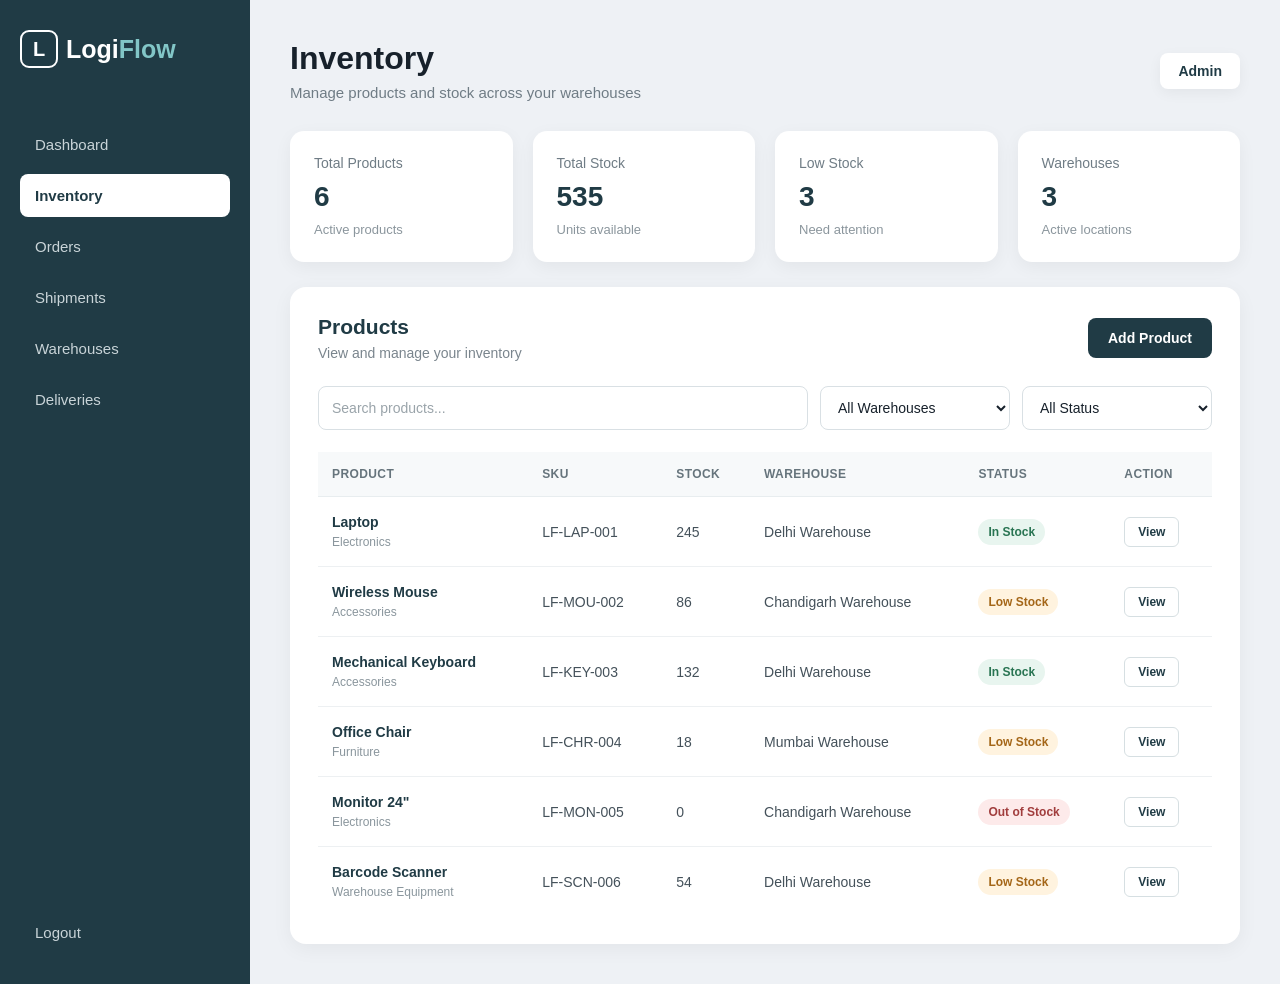
==== frontend/inventory.html @ 5ffeb64b "feat: build dashboard and inventory module" ====
<!DOCTYPE html>
<html lang="en">

<head>

    <meta charset="UTF-8">

    <meta
        name="viewport"
        content="width=device-width, initial-scale=1.0"
    >

    <title>LogiFlow | Inventory</title>

    <link
        rel="stylesheet"
        href="css/inventory.css"
    >

</head>


<body>

    <div class="inventory-page">


        <!-- SIDEBAR -->

        <aside class="sidebar">

            <div class="logo">

                <span class="logo-mark">
                    L
                </span>

                <span class="logo-logi">
                    Logi
                </span>

                <span class="logo-flow">
                    Flow
                </span>

            </div>


            <nav class="navigation">

                <a
                    href="dashboard.html"
                    class="nav-item"
                >
                    Dashboard
                </a>


                <a
                    href="inventory.html"
                    class="nav-item active"
                >
                    Inventory
                </a>


                <a
                    href="orders.html"
                    class="nav-item"
                >
                    Orders
                </a>


                <a
                    href="shipments.html"
                    class="nav-item"
                >
                    Shipments
                </a>


                <a
                    href="warehouses.html"
                    class="nav-item"
                >
                    Warehouses
                </a>


                <a
                    href="deliveries.html"
                    class="nav-item"
                >
                    Deliveries
                </a>

            </nav>


            <div class="sidebar-bottom">

                <a
                    href="index.html"
                    class="nav-item"
                >
                    Logout
                </a>

            </div>

        </aside>



        <!-- MAIN CONTENT -->

        <main class="main-content">


            <!-- TOPBAR -->

            <header class="topbar">

                <div>

                    <h1>
                        Inventory
                    </h1>

                    <p>
                        Manage products and stock across your warehouses
                    </p>

                </div>


                <div class="user-info">
                    Admin
                </div>

            </header>



            <!-- INVENTORY STATISTICS -->

            <section class="inventory-stats">


                <div class="stat-card">

                    <p>
                        Total Products
                    </p>

                    <h2 id="total-products">
                        1,248
                    </h2>

                    <span>
                        Active products
                    </span>

                </div>


                <div class="stat-card">

                    <p>
                        Total Stock
                    </p>

                    <h2 id="total-stock">
                        8,642
                    </h2>

                    <span>
                        Units available
                    </span>

                </div>


                <div class="stat-card">

                    <p>
                        Low Stock
                    </p>

                    <h2 id="low-stock">
                        24
                    </h2>

                    <span>
                        Need attention
                    </span>

                </div>


                <div class="stat-card">

                    <p>
                        Warehouses
                    </p>

                    <h2 id="total-warehouses">
                        8
                    </h2>

                    <span>
                        Active locations
                    </span>

                </div>

            </section>



            <!-- INVENTORY PANEL -->

            <section class="inventory-panel">


                <!-- PANEL HEADER -->

                <div class="panel-header">

                    <div>

                        <h2>
                            Products
                        </h2>

                        <p>
                            View and manage your inventory
                        </p>

                    </div>


                    <button
                        class="add-product-btn"
                        id="open-product-modal"
                        type="button"
                    >
                        Add Product
                    </button>

                </div>



                <!-- SEARCH AND FILTERS -->

                <div class="inventory-controls">


                    <div class="search-box">

                        <input
                            type="text"
                            id="search-product"
                            placeholder="Search products..."
                        >

                    </div>


                    <select id="warehouse-filter">

                        <option value="All Warehouses">
                            All Warehouses
                        </option>

                        <option value="Delhi Warehouse">
                            Delhi Warehouse
                        </option>

                        <option value="Chandigarh Warehouse">
                            Chandigarh Warehouse
                        </option>

                        <option value="Mumbai Warehouse">
                            Mumbai Warehouse
                        </option>

                    </select>


                    <select id="status-filter">

                        <option value="All Status">
                            All Status
                        </option>

                        <option value="In Stock">
                            In Stock
                        </option>

                        <option value="Low Stock">
                            Low Stock
                        </option>

                        <option value="Out of Stock">
                            Out of Stock
                        </option>

                    </select>

                </div>



                <!-- INVENTORY TABLE -->

                <div class="table-container">

                    <table>

                        <thead>

                            <tr>

                                <th>
                                    Product
                                </th>

                                <th>
                                    SKU
                                </th>

                                <th>
                                    Stock
                                </th>

                                <th>
                                    Warehouse
                                </th>

                                <th>
                                    Status
                                </th>

                                <th>
                                    Action
                                </th>

                            </tr>

                        </thead>


                        <tbody id="inventory-table-body">

                            <!-- Products generated by JavaScript -->

                        </tbody>

                    </table>

                </div>

            </section>

        </main>

    </div>



    <!-- ADD PRODUCT MODAL -->

    <div
        class="modal-overlay"
        id="product-modal"
    >

        <div class="product-modal">


            <!-- MODAL HEADER -->

            <div class="modal-header">

                <div>

                    <h2>
                        Add New Product
                    </h2>

                    <p>
                        Add a product to your inventory
                    </p>

                </div>


                <button
                    type="button"
                    class="close-modal"
                    id="close-product-modal"
                >
                    ×
                </button>

            </div>



            <!-- PRODUCT FORM -->

            <form id="product-form">


                <!-- ROW 1 -->

                <div class="form-row">


                    <div class="form-group">

                        <label for="product-name">
                            Product Name
                        </label>

                        <input
                            type="text"
                            id="product-name"
                            placeholder="Enter product name"
                            required
                        >

                    </div>


                    <div class="form-group">

                        <label for="product-category">
                            Category
                        </label>

                        <select
                            id="product-category"
                            required
                        >

                            <option value="">
                                Select category
                            </option>

                            <option value="Electronics">
                                Electronics
                            </option>

                            <option value="Accessories">
                                Accessories
                            </option>

                            <option value="Furniture">
                                Furniture
                            </option>

                            <option value="Warehouse Equipment">
                                Warehouse Equipment
                            </option>

                            <option value="Office Supplies">
                                Office Supplies
                            </option>

                            <option value="Other">
                                Other
                            </option>

                        </select>

                    </div>

                </div>



                <!-- ROW 2 -->

                <div class="form-row">


                    <div class="form-group">

                        <label for="product-sku">
                            SKU
                        </label>

                        <input
                            type="text"
                            id="product-sku"
                            placeholder="Example: LF-PRD-007"
                            required
                        >

                    </div>


                    <div class="form-group">

                        <label for="product-stock">
                            Stock Quantity
                        </label>

                        <input
                            type="number"
                            id="product-stock"
                            placeholder="Enter quantity"
                            min="0"
                            required
                        >

                    </div>

                </div>



                <!-- WAREHOUSE -->

                <div class="form-group">

                    <label for="product-warehouse">
                        Warehouse
                    </label>

                    <select
                        id="product-warehouse"
                        required
                    >

                        <option value="">
                            Select warehouse
                        </option>

                        <option value="Delhi Warehouse">
                            Delhi Warehouse
                        </option>

                        <option value="Chandigarh Warehouse">
                            Chandigarh Warehouse
                        </option>

                        <option value="Mumbai Warehouse">
                            Mumbai Warehouse
                        </option>

                    </select>

                </div>



                <!-- FORM ACTIONS -->

                <div class="form-actions">

                    <button
                        type="button"
                        class="cancel-btn"
                        id="cancel-product"
                    >
                        Cancel
                    </button>


                    <button
                        type="submit"
                        class="save-product-btn"
                    >
                        Add Product
                    </button>

                </div>

            </form>

        </div>

    </div>



    <!-- JAVASCRIPT -->

    <script src="js/inventory.js"></script>

</body>

</html>
---- frontend/css/inventory.css ----
/* ================================
   GLOBAL
================================ */

* {
    margin: 0;
    padding: 0;
    box-sizing: border-box;
}

body {
    font-family: Arial, Helvetica, sans-serif;
    background: #eef1f5;
    color: #17212b;
}


/* ================================
   PAGE
================================ */

.inventory-page {
    min-height: 100vh;
    display: flex;
}


/* ================================
   SIDEBAR
================================ */

.sidebar {
    width: 250px;
    min-height: 100vh;

    background: #203b45;

    display: flex;
    flex-direction: column;

    padding: 30px 20px;

    flex-shrink: 0;
}


/* ================================
   LOGO
================================ */

.logo {
    display: flex;
    align-items: center;

    margin-bottom: 55px;

    font-size: 25px;
    font-weight: 700;
}

.logo-mark {
    width: 38px;
    height: 38px;

    display: flex;
    align-items: center;
    justify-content: center;

    margin-right: 8px;

    border: 2px solid #ffffff;
    border-radius: 9px;

    color: #ffffff;

    font-size: 20px;
    font-weight: 700;

    transition: 0.25s ease;
}

.logo:hover .logo-mark {
    transform: rotate(-5deg);
}

.logo-logi {
    color: #ffffff;
}

.logo-flow {
    color: #82c6c7;
}


/* ================================
   NAVIGATION
================================ */

.navigation {
    display: flex;
    flex-direction: column;

    gap: 8px;
}

.nav-item {
    display: block;

    padding: 13px 15px;

    border-radius: 8px;

    color: #c9d4d8;

    text-decoration: none;

    font-size: 15px;
    font-weight: 500;

    transition: 0.25s ease;
}

.nav-item:hover {
    background: #294b56;
    color: #ffffff;
}

.nav-item.active {
    background: #ffffff;
    color: #203b45;
    font-weight: 600;
}


/* ================================
   SIDEBAR BOTTOM
================================ */

.sidebar-bottom {
    margin-top: auto;
}


/* ================================
   MAIN CONTENT
================================ */

.main-content {
    flex: 1;

    padding: 40px;

    min-width: 0;
}


/* ================================
   TOPBAR
================================ */

.topbar {
    display: flex;
    align-items: center;
    justify-content: space-between;

    margin-bottom: 30px;
}

.topbar h1 {
    font-size: 32px;
    font-weight: 700;

    margin-bottom: 7px;
}

.topbar p {
    color: #6f7c85;
    font-size: 15px;
}

.user-info {
    padding: 10px 18px;

    background: #ffffff;

    border-radius: 8px;

    color: #203b45;

    font-size: 14px;
    font-weight: 600;

    box-shadow: 0 4px 14px rgba(0, 0, 0, 0.05);
}


/* ================================
   INVENTORY STATISTICS
================================ */

.inventory-stats {
    display: grid;

    grid-template-columns: repeat(4, 1fr);

    gap: 20px;

    margin-bottom: 25px;
}

.stat-card {
    background: #ffffff;

    border-radius: 14px;

    padding: 24px;

    box-shadow: 0 5px 18px rgba(0, 0, 0, 0.05);

    transition: 0.25s ease;
}

.stat-card:hover {
    transform: translateY(-3px);

    box-shadow: 0 8px 22px rgba(0, 0, 0, 0.08);
}

.stat-card p {
    color: #6f7c85;

    font-size: 14px;

    margin-bottom: 10px;
}

.stat-card h2 {
    color: #203b45;

    font-size: 28px;

    margin-bottom: 7px;
}

.stat-card span {
    color: #8b969d;

    font-size: 13px;
}


/* ================================
   INVENTORY PANEL
================================ */

.inventory-panel {
    background: #ffffff;

    border-radius: 16px;

    padding: 28px;

    box-shadow: 0 5px 20px rgba(0, 0, 0, 0.05);
}


/* ================================
   PANEL HEADER
================================ */

.panel-header {
    display: flex;
    align-items: center;
    justify-content: space-between;

    margin-bottom: 25px;
}

.panel-header h2 {
    color: #203b45;

    font-size: 21px;

    margin-bottom: 6px;
}

.panel-header p {
    color: #7a858d;

    font-size: 14px;
}


/* ================================
   ADD PRODUCT BUTTON
================================ */

.add-product-btn {
    border: none;

    background: #203b45;
    color: #ffffff;

    padding: 12px 20px;

    border-radius: 8px;

    font-size: 14px;
    font-weight: 600;

    cursor: pointer;

    transition: 0.25s ease;
}

.add-product-btn:hover {
    background: #294f5b;

    transform: translateY(-1px);
}


/* ================================
   CONTROLS
================================ */

.inventory-controls {
    display: flex;
    align-items: center;

    gap: 12px;

    margin-bottom: 22px;
}

.search-box {
    flex: 1;
}

.search-box input,
.inventory-controls select {
    width: 100%;

    height: 44px;

    border: 1px solid #d9e0e4;

    border-radius: 8px;

    background: #ffffff;

    color: #17212b;

    padding: 0 13px;

    font-size: 14px;

    outline: none;

    transition: 0.2s ease;
}

.inventory-controls select {
    width: 190px;

    cursor: pointer;
}

.search-box input::placeholder {
    color: #9aa4aa;
}

.search-box input:focus,
.inventory-controls select:focus {
    border-color: #203b45;

    box-shadow: 0 0 0 3px rgba(32, 59, 69, 0.08);
}


/* ================================
   TABLE
================================ */

.table-container {
    width: 100%;

    overflow-x: auto;
}

table {
    width: 100%;

    border-collapse: collapse;

    min-width: 850px;
}

thead {
    background: #f7f9fa;
}

th {
    padding: 15px 14px;

    text-align: left;

    color: #66747c;

    font-size: 12px;

    font-weight: 700;

    text-transform: uppercase;

    letter-spacing: 0.4px;

    border-bottom: 1px solid #e8edef;
}

td {
    padding: 17px 14px;

    border-bottom: 1px solid #edf0f2;

    color: #44515a;

    font-size: 14px;
}

tbody tr {
    transition: 0.2s ease;
}

tbody tr:hover {
    background: #fafcfc;
}

tbody tr:last-child td {
    border-bottom: none;
}


/* ================================
   PRODUCT INFO
================================ */

.product-info {
    display: flex;
    flex-direction: column;

    gap: 5px;
}

.product-info strong {
    color: #203b45;

    font-size: 14px;
}

.product-info span {
    color: #8a969d;

    font-size: 12px;
}


/* ================================
   STATUS
================================ */

.status {
    display: inline-block;

    padding: 6px 10px;

    border-radius: 20px;

    font-size: 12px;

    font-weight: 600;
}

.status.in-stock {
    background: #e8f5ef;
    color: #287452;
}

.status.low-stock {
    background: #fff3df;
    color: #a46618;
}

.status.out-stock {
    background: #fdeaea;
    color: #a13d3d;
}


/* ================================
   ACTION
================================ */

.action-btn {
    border: 1px solid #d6dfe2;

    background: #ffffff;

    color: #203b45;

    padding: 7px 13px;

    border-radius: 6px;

    font-size: 12px;
    font-weight: 600;

    cursor: pointer;

    transition: 0.2s ease;
}

.action-btn:hover {
    background: #203b45;

    color: #ffffff;

    border-color: #203b45;
}


/* ================================
   MODAL OVERLAY
================================ */

.modal-overlay {
    position: fixed;

    inset: 0;

    background: rgba(20, 32, 38, 0.62);

    display: none;

    align-items: center;
    justify-content: center;

    padding: 20px;

    z-index: 1000;

    backdrop-filter: blur(3px);
}


/* ================================
   MODAL
================================ */

.product-modal {
    width: 100%;

    max-width: 620px;

    background: #ffffff;

    border-radius: 16px;

    padding: 30px;

    box-shadow: 0 20px 60px rgba(0, 0, 0, 0.20);

    animation: modalAppear 0.2s ease;
}

@keyframes modalAppear {

    from {
        opacity: 0;
        transform: translateY(12px) scale(0.98);
    }

    to {
        opacity: 1;
        transform: translateY(0) scale(1);
    }

}


/* ================================
   MODAL HEADER
================================ */

.modal-header {
    display: flex;

    align-items: flex-start;

    justify-content: space-between;

    margin-bottom: 28px;
}

.modal-header h2 {
    color: #203b45;

    font-size: 23px;

    margin-bottom: 6px;
}

.modal-header p {
    color: #7a858d;

    font-size: 14px;
}


/* ================================
   CLOSE BUTTON
================================ */

.close-modal {
    width: 34px;
    height: 34px;

    border: none;

    border-radius: 8px;

    background: #f1f4f5;

    color: #52616a;

    font-size: 23px;

    line-height: 1;

    cursor: pointer;

    transition: 0.2s ease;
}

.close-modal:hover {
    background: #203b45;

    color: #ffffff;
}


/* ================================
   FORM
================================ */

#product-form {
    display: flex;

    flex-direction: column;

    gap: 20px;
}

.form-row {
    display: grid;

    grid-template-columns: 1fr 1fr;

    gap: 16px;
}

.form-group {
    display: flex;

    flex-direction: column;

    gap: 8px;
}

.form-group label {
    color: #34454d;

    font-size: 13px;

    font-weight: 600;
}

.form-group input,
.form-group select {
    width: 100%;

    height: 46px;

    border: 1px solid #d5dde1;

    border-radius: 8px;

    background: #ffffff;

    color: #17212b;

    padding: 0 13px;

    font-size: 14px;

    outline: none;

    transition: 0.2s ease;
}

.form-group input::placeholder {
    color: #9ca7ad;
}

.form-group input:focus,
.form-group select:focus {
    border-color: #203b45;

    box-shadow: 0 0 0 3px rgba(32, 59, 69, 0.08);
}


/* ================================
   FORM ACTIONS
================================ */

.form-actions {
    display: flex;

    justify-content: flex-end;

    gap: 10px;

    margin-top: 8px;

    padding-top: 20px;

    border-top: 1px solid #edf0f2;
}

.cancel-btn,
.save-product-btn {
    height: 44px;

    padding: 0 20px;

    border-radius: 8px;

    font-size: 14px;

    font-weight: 600;

    cursor: pointer;

    transition: 0.2s ease;
}

.cancel-btn {
    border: 1px solid #d5dde1;

    background: #ffffff;

    color: #52616a;
}

.cancel-btn:hover {
    background: #f4f6f7;
}

.save-product-btn {
    border: 1px solid #203b45;

    background: #203b45;

    color: #ffffff;
}

.save-product-btn:hover {
    background: #294f5b;

    border-color: #294f5b;
}


/* ================================
   LARGE TABLET
================================ */

@media (max-width: 1100px) {

    .inventory-stats {
        grid-template-columns: repeat(2, 1fr);
    }

    .main-content {
        padding: 30px;
    }

}


/* ================================
   MOBILE
================================ */

@media (max-width: 700px) {

    .inventory-page {
        flex-direction: column;
    }

    .sidebar {
        width: 100%;

        min-height: auto;

        padding: 20px;
    }

    .logo {
        margin-bottom: 25px;
    }

    .navigation {
        display: grid;

        grid-template-columns: repeat(2, 1fr);

        gap: 7px;
    }

    .sidebar-bottom {
        margin-top: 15px;
    }

    .main-content {
        padding: 25px 18px;
    }

    .topbar {
        align-items: flex-start;

        gap: 15px;
    }

    .topbar h1 {
        font-size: 27px;
    }

    .user-info {
        display: none;
    }

    .inventory-stats {
        grid-template-columns: 1fr;

        gap: 14px;
    }

    .inventory-panel {
        padding: 20px;
    }

    .panel-header {
        align-items: flex-start;

        flex-direction: column;

        gap: 15px;
    }

    .add-product-btn {
        width: 100%;
    }

    .inventory-controls {
        flex-direction: column;
    }

    .search-box,
    .inventory-controls select {
        width: 100%;
    }


    /* MOBILE MODAL */

    .product-modal {
        max-height: 92vh;

        overflow-y: auto;

        padding: 22px;

        border-radius: 14px;
    }

    .modal-header h2 {
        font-size: 20px;
    }

    .form-row {
        grid-template-columns: 1fr;

        gap: 20px;
    }

    .form-actions {
        flex-direction: column-reverse;
    }

    .cancel-btn,
    .save-product-btn {
        width: 100%;
    }

}


/* ================================
   SMALL MOBILE
================================ */

@media (max-width: 400px) {

    .main-content {
        padding: 20px 14px;
    }

    .sidebar {
        padding: 18px 14px;
    }

    .navigation {
        grid-template-columns: 1fr;
    }

    .inventory-panel {
        padding: 16px;
    }

    .stat-card {
        padding: 20px;
    }

    .product-modal {
        padding: 18px;
    }

}
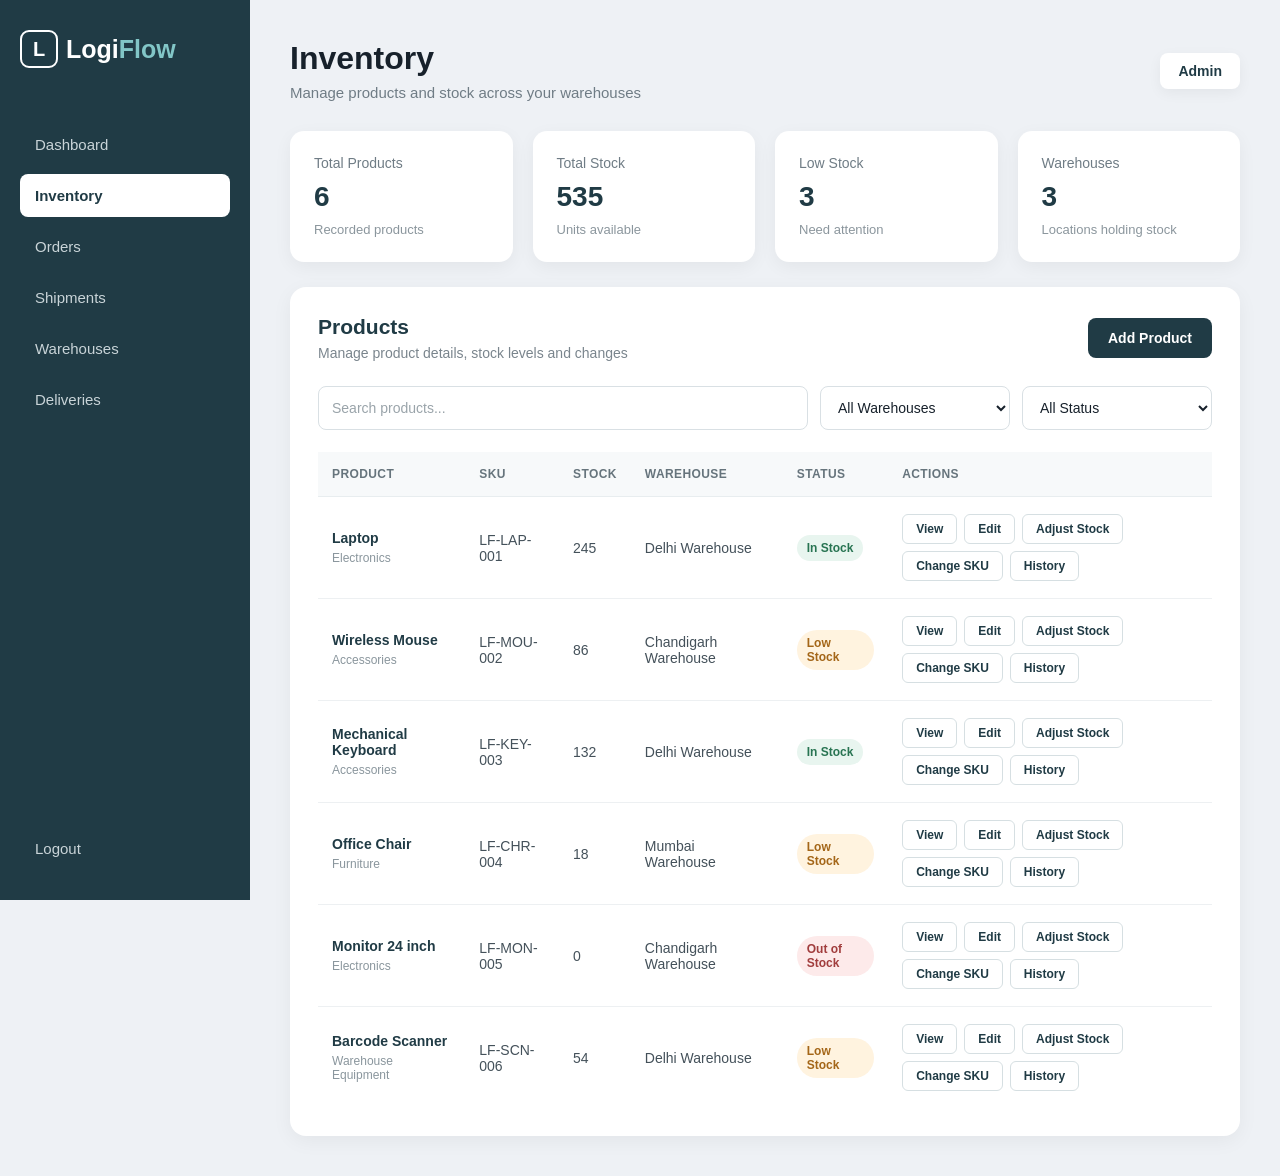
==== commit 0dbf41f9: "feat: improve inventory controls and fixed neavigation" ====
--- a/frontend/inventory.html
+++ b/frontend/inventory.html
@@ -1,366 +1,158 @@
+
 <!DOCTYPE html>
 <html lang="en">
 
 <head>
-
     <meta charset="UTF-8">
-
-    <meta
-        name="viewport"
-        content="width=device-width, initial-scale=1.0"
-    >
+    <meta name="viewport" content="width=device-width, initial-scale=1.0">
 
     <title>LogiFlow | Inventory</title>
 
-    <link
-        rel="stylesheet"
-        href="css/inventory.css"
-    >
-
+    <link rel="stylesheet" href="css/inventory.css">
 </head>
 
-
 <body>
 
     <div class="inventory-page">
 
-
         <!-- SIDEBAR -->
-
         <aside class="sidebar">
 
             <div class="logo">
-
-                <span class="logo-mark">
-                    L
-                </span>
-
-                <span class="logo-logi">
-                    Logi
-                </span>
-
-                <span class="logo-flow">
-                    Flow
-                </span>
-
-            </div>
-
+                <span class="logo-mark">L</span><span class="logo-logi">Logi</span><span class="logo-flow">Flow</span>
+            </div>
 
             <nav class="navigation">
-
-                <a
-                    href="dashboard.html"
-                    class="nav-item"
-                >
-                    Dashboard
-                </a>
-
-
-                <a
-                    href="inventory.html"
-                    class="nav-item active"
-                >
-                    Inventory
-                </a>
-
-
-                <a
-                    href="orders.html"
-                    class="nav-item"
-                >
-                    Orders
-                </a>
-
-
-                <a
-                    href="shipments.html"
-                    class="nav-item"
-                >
-                    Shipments
-                </a>
-
-
-                <a
-                    href="warehouses.html"
-                    class="nav-item"
-                >
-                    Warehouses
-                </a>
-
-
-                <a
-                    href="deliveries.html"
-                    class="nav-item"
-                >
-                    Deliveries
-                </a>
-
+                <a href="dashboard.html" class="nav-item">Dashboard</a>
+                <a href="inventory.html" class="nav-item active">Inventory</a>
+                <a href="orders.html" class="nav-item">Orders</a>
+                <a href="shipments.html" class="nav-item">Shipments</a>
+                <a href="warehouses.html" class="nav-item">Warehouses</a>
+                <a href="deliveries.html" class="nav-item">Deliveries</a>
             </nav>
 
-
             <div class="sidebar-bottom">
-
-                <a
-                    href="index.html"
-                    class="nav-item"
-                >
-                    Logout
-                </a>
-
+                <a href="index.html" class="nav-item">Logout</a>
             </div>
 
         </aside>
 
 
-
         <!-- MAIN CONTENT -->
-
         <main class="main-content">
 
-
-            <!-- TOPBAR -->
-
             <header class="topbar">
-
                 <div>
-
-                    <h1>
-                        Inventory
-                    </h1>
-
-                    <p>
-                        Manage products and stock across your warehouses
-                    </p>
-
-                </div>
-
-
-                <div class="user-info">
-                    Admin
-                </div>
-
+                    <h1>Inventory</h1>
+                    <p>Manage products and stock across your warehouses</p>
+                </div>
+
+                <div class="user-info">Admin</div>
             </header>
 
 
-
             <!-- INVENTORY STATISTICS -->
-
             <section class="inventory-stats">
 
-
                 <div class="stat-card">
-
-                    <p>
-                        Total Products
-                    </p>
-
-                    <h2 id="total-products">
-                        1,248
-                    </h2>
-
-                    <span>
-                        Active products
-                    </span>
-
-                </div>
-
+                    <p>Total Products</p>
+                    <h2 id="total-products">0</h2>
+                    <span>Recorded products</span>
+                </div>
 
                 <div class="stat-card">
-
-                    <p>
-                        Total Stock
-                    </p>
-
-                    <h2 id="total-stock">
-                        8,642
-                    </h2>
-
-                    <span>
-                        Units available
-                    </span>
-
-                </div>
-
+                    <p>Total Stock</p>
+                    <h2 id="total-stock">0</h2>
+                    <span>Units available</span>
+                </div>
 
                 <div class="stat-card">
-
-                    <p>
-                        Low Stock
-                    </p>
-
-                    <h2 id="low-stock">
-                        24
-                    </h2>
-
-                    <span>
-                        Need attention
-                    </span>
-
-                </div>
-
+                    <p>Low Stock</p>
+                    <h2 id="low-stock">0</h2>
+                    <span>Need attention</span>
+                </div>
 
                 <div class="stat-card">
-
-                    <p>
-                        Warehouses
-                    </p>
-
-                    <h2 id="total-warehouses">
-                        8
-                    </h2>
-
-                    <span>
-                        Active locations
-                    </span>
-
+                    <p>Warehouses</p>
+                    <h2 id="total-warehouses">0</h2>
+                    <span>Locations holding stock</span>
                 </div>
 
             </section>
 
 
-
             <!-- INVENTORY PANEL -->
-
             <section class="inventory-panel">
 
-
-                <!-- PANEL HEADER -->
-
                 <div class="panel-header">
-
                     <div>
-
-                        <h2>
-                            Products
-                        </h2>
-
-                        <p>
-                            View and manage your inventory
-                        </p>
-
-                    </div>
-
+                        <h2>Products</h2>
+                        <p>Manage product details, stock levels and changes</p>
+                    </div>
 
                     <button
+                        type="button"
                         class="add-product-btn"
-                        id="open-product-modal"
-                        type="button"
-                    >
+                        id="open-product-modal">
                         Add Product
                     </button>
-
-                </div>
-
+                </div>
 
 
                 <!-- SEARCH AND FILTERS -->
-
                 <div class="inventory-controls">
 
-
                     <div class="search-box">
-
                         <input
-                            type="text"
+                            type="search"
                             id="search-product"
                             placeholder="Search products..."
-                        >
-
-                    </div>
-
-
-                    <select id="warehouse-filter">
-
-                        <option value="All Warehouses">
-                            All Warehouses
-                        </option>
-
-                        <option value="Delhi Warehouse">
-                            Delhi Warehouse
-                        </option>
-
-                        <option value="Chandigarh Warehouse">
-                            Chandigarh Warehouse
-                        </option>
-
-                        <option value="Mumbai Warehouse">
-                            Mumbai Warehouse
-                        </option>
-
+                            aria-label="Search products">
+                    </div>
+
+                    <select id="warehouse-filter" aria-label="Filter by warehouse">
+                        <option value="All Warehouses">All Warehouses</option>
+                        <option value="Delhi Warehouse">Delhi Warehouse</option>
+                        <option value="Chandigarh Warehouse">Chandigarh Warehouse</option>
+                        <option value="Mumbai Warehouse">Mumbai Warehouse</option>
                     </select>
 
-
-                    <select id="status-filter">
-
-                        <option value="All Status">
-                            All Status
-                        </option>
-
-                        <option value="In Stock">
-                            In Stock
-                        </option>
-
-                        <option value="Low Stock">
-                            Low Stock
-                        </option>
-
-                        <option value="Out of Stock">
-                            Out of Stock
-                        </option>
-
+                    <select id="status-filter" aria-label="Filter by stock status">
+                        <option value="All Status">All Status</option>
+                        <option value="In Stock">In Stock</option>
+                        <option value="Low Stock">Low Stock</option>
+                        <option value="Out of Stock">Out of Stock</option>
                     </select>
 
                 </div>
 
 
-
                 <!-- INVENTORY TABLE -->
-
                 <div class="table-container">
 
                     <table>
 
                         <thead>
-
                             <tr>
-
-                                <th>
-                                    Product
-                                </th>
-
-                                <th>
-                                    SKU
-                                </th>
-
-                                <th>
-                                    Stock
-                                </th>
-
-                                <th>
-                                    Warehouse
-                                </th>
-
-                                <th>
-                                    Status
-                                </th>
-
-                                <th>
-                                    Action
-                                </th>
-
+                                <th>Product</th>
+                                <th>SKU</th>
+                                <th>Stock</th>
+                                <th>Warehouse</th>
+                                <th>Status</th>
+                                <th>Actions</th>
                             </tr>
-
                         </thead>
 
-
                         <tbody id="inventory-table-body">
-
-                            <!-- Products generated by JavaScript -->
-
+                            <!-- Generated by inventory.js -->
                         </tbody>
 
                     </table>
 
+                    <p id="empty-inventory" class="empty-state" hidden>
+                        No products match your search.
+                    </p>
+
                 </div>
 
             </section>
@@ -370,229 +162,423 @@
     </div>
 
 
-
-    <!-- ADD PRODUCT MODAL -->
-
-    <div
-        class="modal-overlay"
-        id="product-modal"
-    >
-
-        <div class="product-modal">
-
-
-            <!-- MODAL HEADER -->
+    <!-- ADD / EDIT PRODUCT MODAL -->
+    <div class="modal-overlay" id="product-modal" aria-hidden="true">
+
+        <section
+            class="product-modal"
+            role="dialog"
+            aria-modal="true"
+            aria-labelledby="product-modal-title">
 
             <div class="modal-header">
 
                 <div>
-
-                    <h2>
-                        Add New Product
-                    </h2>
-
-                    <p>
-                        Add a product to your inventory
-                    </p>
-
-                </div>
-
+                    <h2 id="product-modal-title">Add New Product</h2>
+                    <p>Add a product to your inventory</p>
+                </div>
 
                 <button
                     type="button"
                     class="close-modal"
                     id="close-product-modal"
-                >
+                    aria-label="Close product form">
                     ×
                 </button>
 
             </div>
 
 
-
-            <!-- PRODUCT FORM -->
-
             <form id="product-form">
 
-
-                <!-- ROW 1 -->
-
                 <div class="form-row">
 
-
-                    <div class="form-group">
-
-                        <label for="product-name">
-                            Product Name
-                        </label>
-
+                    <div class="form-group">
+                        <label for="product-name">Product Name</label>
                         <input
                             type="text"
                             id="product-name"
                             placeholder="Enter product name"
-                            required
-                        >
-
-                    </div>
-
-
-                    <div class="form-group">
-
-                        <label for="product-category">
-                            Category
-                        </label>
-
-                        <select
-                            id="product-category"
-                            required
-                        >
-
-                            <option value="">
-                                Select category
-                            </option>
-
-                            <option value="Electronics">
-                                Electronics
-                            </option>
-
-                            <option value="Accessories">
-                                Accessories
-                            </option>
-
-                            <option value="Furniture">
-                                Furniture
-                            </option>
-
-                            <option value="Warehouse Equipment">
-                                Warehouse Equipment
-                            </option>
-
-                            <option value="Office Supplies">
-                                Office Supplies
-                            </option>
-
-                            <option value="Other">
-                                Other
-                            </option>
-
+                            maxlength="120"
+                            required>
+                    </div>
+
+                    <div class="form-group">
+                        <label for="product-category">Category</label>
+                        <select id="product-category" required>
+                            <option value="">Select category</option>
+                            <option value="Electronics">Electronics</option>
+                            <option value="Accessories">Accessories</option>
+                            <option value="Furniture">Furniture</option>
+                            <option value="Warehouse Equipment">Warehouse Equipment</option>
+                            <option value="Office Supplies">Office Supplies</option>
+                            <option value="Other">Other</option>
                         </select>
-
-                    </div>
-
-                </div>
-
-
-
-                <!-- ROW 2 -->
+                    </div>
+
+                </div>
+
 
                 <div class="form-row">
 
-
-                    <div class="form-group">
-
-                        <label for="product-sku">
-                            SKU
-                        </label>
-
+                    <div class="form-group">
+                        <label for="product-sku">SKU</label>
                         <input
                             type="text"
                             id="product-sku"
                             placeholder="Example: LF-PRD-007"
-                            required
-                        >
-
-                    </div>
-
-
-                    <div class="form-group">
-
-                        <label for="product-stock">
-                            Stock Quantity
-                        </label>
-
+                            maxlength="80"
+                            required>
+                    </div>
+
+                    <div class="form-group">
+                        <label for="product-stock">Stock Quantity</label>
                         <input
                             type="number"
                             id="product-stock"
                             placeholder="Enter quantity"
                             min="0"
-                            required
-                        >
-
-                    </div>
-
-                </div>
-
-
-
-                <!-- WAREHOUSE -->
-
-                <div class="form-group">
-
-                    <label for="product-warehouse">
-                        Warehouse
-                    </label>
-
-                    <select
-                        id="product-warehouse"
-                        required
-                    >
-
-                        <option value="">
-                            Select warehouse
+                            step="1"
+                            required>
+                    </div>
+
+                </div>
+
+
+                <div class="form-group">
+                    <label for="product-warehouse">Warehouse</label>
+                    <select id="product-warehouse" required>
+                        <option value="">Select warehouse</option>
+                        <option value="Delhi Warehouse">Delhi Warehouse</option>
+                        <option value="Chandigarh Warehouse">Chandigarh Warehouse</option>
+                        <option value="Mumbai Warehouse">Mumbai Warehouse</option>
+                    </select>
+                </div>
+
+
+                <p class="form-notice" id="product-form-notice">
+                    New products require a unique SKU. Existing product stock is managed separately.
+                </p>
+
+
+                <div class="form-actions">
+
+                    <button type="button" class="cancel-btn" id="cancel-product">
+                        Cancel
+                    </button>
+
+                    <button type="submit" class="save-product-btn">
+                        Add Product
+                    </button>
+
+                </div>
+
+            </form>
+
+        </section>
+
+    </div>
+
+
+    <!-- ADJUST STOCK MODAL -->
+    <div class="modal-overlay" id="stock-adjustment-modal" aria-hidden="true">
+
+        <section
+            class="product-modal"
+            role="dialog"
+            aria-modal="true"
+            aria-labelledby="stock-adjustment-title">
+
+            <div class="modal-header">
+
+                <div>
+                    <h2 id="stock-adjustment-title">Adjust Stock</h2>
+                    <p>Record a stock change with a reason</p>
+                </div>
+
+                <button
+                    type="button"
+                    class="close-modal"
+                    id="close-stock-adjustment"
+                    aria-label="Close stock adjustment">
+                    ×
+                </button>
+
+            </div>
+
+
+            <form id="stock-adjustment-form">
+
+                <div class="form-row">
+
+                    <div class="form-group">
+                        <label for="adjustment-product-name">Product</label>
+                        <input id="adjustment-product-name" type="text" readonly>
+                    </div>
+
+                    <div class="form-group">
+                        <label for="adjustment-sku">SKU</label>
+                        <input id="adjustment-sku" type="text" readonly>
+                    </div>
+
+                </div>
+
+
+                <div class="form-group">
+                    <label for="adjustment-current-stock">Current Stock</label>
+                    <input id="adjustment-current-stock" type="number" readonly>
+                </div>
+
+
+                <div class="form-row">
+
+                    <div class="form-group">
+                        <label for="adjustment-type">Adjustment Type</label>
+                        <select id="adjustment-type" required>
+                            <option value="add">Add Stock</option>
+                            <option value="remove">Remove Stock</option>
+                            <option value="set">Set Counted Stock</option>
+                        </select>
+                    </div>
+
+                    <div class="form-group">
+                        <label for="adjustment-quantity" id="adjustment-quantity-label">
+                            Quantity
+                        </label>
+                        <input
+                            id="adjustment-quantity"
+                            type="number"
+                            min="1"
+                            step="1"
+                            placeholder="Enter quantity"
+                            required>
+                    </div>
+
+                </div>
+
+
+                <div class="form-group">
+                    <label for="adjustment-reason">Reason</label>
+                    <select id="adjustment-reason" required>
+                        <option value="">Select reason</option>
+                        <option value="Stock received">Stock received</option>
+                        <option value="Customer return">Customer return</option>
+                        <option value="Damaged stock">Damaged stock</option>
+                        <option value="Expired stock">Expired stock</option>
+                        <option value="Physical stock count correction">
+                            Physical stock count correction
                         </option>
-
-                        <option value="Delhi Warehouse">
-                            Delhi Warehouse
-                        </option>
-
-                        <option value="Chandigarh Warehouse">
-                            Chandigarh Warehouse
-                        </option>
-
-                        <option value="Mumbai Warehouse">
-                            Mumbai Warehouse
-                        </option>
-
+                        <option value="Other">Other</option>
                     </select>
-
-                </div>
-
-
-
-                <!-- FORM ACTIONS -->
+                </div>
+
+
+                <div class="form-group">
+                    <label for="adjustment-notes">Notes (optional)</label>
+                    <textarea
+                        id="adjustment-notes"
+                        rows="3"
+                        maxlength="500"
+                        placeholder="Explain the adjustment if needed"></textarea>
+                </div>
+
+
+                <p class="form-notice">
+                    Stock changes are recorded in the adjustment history.
+                    Review the new quantity before confirming.
+                </p>
+
 
                 <div class="form-actions">
 
                     <button
                         type="button"
                         class="cancel-btn"
-                        id="cancel-product"
-                    >
+                        id="cancel-stock-adjustment">
                         Cancel
                     </button>
 
+                    <button type="submit" class="save-product-btn">
+                        Confirm Adjustment
+                    </button>
+
+                </div>
+
+            </form>
+
+        </section>
+
+    </div>
+
+
+    <!-- CHANGE SKU MODAL -->
+    <div class="modal-overlay" id="sku-change-modal" aria-hidden="true">
+
+        <section
+            class="product-modal"
+            role="dialog"
+            aria-modal="true"
+            aria-labelledby="sku-change-title">
+
+            <div class="modal-header">
+
+                <div>
+                    <h2 id="sku-change-title">Change Product SKU</h2>
+                    <p>Correct the product identifier carefully</p>
+                </div>
+
+                <button
+                    type="button"
+                    class="close-modal"
+                    id="close-sku-change"
+                    aria-label="Close SKU correction">
+                    ×
+                </button>
+
+            </div>
+
+
+            <form id="sku-change-form">
+
+                <div class="form-group">
+                    <label for="sku-change-product-name">Product</label>
+                    <input id="sku-change-product-name" type="text" readonly>
+                </div>
+
+                <div class="form-group">
+                    <label for="sku-change-current">Current SKU</label>
+                    <input id="sku-change-current" type="text" readonly>
+                </div>
+
+                <div class="form-group">
+                    <label for="sku-change-new">New SKU</label>
+                    <input
+                        id="sku-change-new"
+                        type="text"
+                        maxlength="80"
+                        placeholder="Enter corrected SKU"
+                        required>
+                </div>
+
+                <div class="form-group">
+                    <label for="sku-change-reason">Reason for Change</label>
+                    <select id="sku-change-reason" required>
+                        <option value="">Select reason</option>
+                        <option value="Original SKU entered incorrectly">
+                            Original SKU entered incorrectly
+                        </option>
+                        <option value="Product label replaced">Product label replaced</option>
+                        <option value="Other">Other</option>
+                    </select>
+                </div>
+
+                <div class="form-group">
+                    <label for="sku-change-notes">Notes (optional)</label>
+                    <textarea
+                        id="sku-change-notes"
+                        rows="3"
+                        maxlength="500"
+                        placeholder="Additional details"></textarea>
+                </div>
+
+                <p class="form-notice">
+                    The new SKU must be unique. Confirm the correction carefully.
+                    Existing records in other modules will require backend coordination later.
+                </p>
+
+
+                <div class="form-actions">
 
                     <button
-                        type="submit"
-                        class="save-product-btn"
-                    >
-                        Add Product
+                        type="button"
+                        class="cancel-btn"
+                        id="cancel-sku-change">
+                        Cancel
+                    </button>
+
+                    <button type="submit" class="save-product-btn">
+                        Confirm SKU Change
                     </button>
 
                 </div>
 
             </form>
 
-        </div>
+        </section>
 
     </div>
 
 
-
-    <!-- JAVASCRIPT -->
+    <!-- STOCK HISTORY MODAL -->
+    <div class="modal-overlay" id="stock-history-modal" aria-hidden="true">
+
+        <section
+            class="product-modal history-modal"
+            role="dialog"
+            aria-modal="true"
+            aria-labelledby="stock-history-title">
+
+            <div class="modal-header">
+
+                <div>
+                    <h2 id="stock-history-title">Stock Adjustment History</h2>
+                    <p id="stock-history-product-title">Product history</p>
+                </div>
+
+                <button
+                    type="button"
+                    class="close-modal"
+                    id="close-stock-history"
+                    aria-label="Close stock history">
+                    ×
+                </button>
+
+            </div>
+
+
+            <div class="table-container">
+
+                <table>
+
+                    <thead>
+                        <tr>
+                            <th>Date and Time</th>
+                            <th>SKU</th>
+                            <th>Change</th>
+                            <th>Previous</th>
+                            <th>New Stock</th>
+                            <th>Reason</th>
+                        </tr>
+                    </thead>
+
+                    <tbody id="stock-history-table-body">
+                        <!-- History generated by JavaScript -->
+                    </tbody>
+
+                </table>
+
+                <p id="empty-stock-history" class="empty-state" hidden>
+                    No stock adjustments recorded for this product yet.
+                </p>
+
+            </div>
+
+
+            <div class="form-actions">
+                <button
+                    type="button"
+                    class="cancel-btn"
+                    id="close-stock-history-bottom">
+                    Close
+                </button>
+            </div>
+
+        </section>
+
+    </div>
+
 
     <script src="js/inventory.js"></script>
 
 </body>
-
-</html>+</html>
--- a/frontend/css/inventory.css
+++ b/frontend/css/inventory.css
@@ -947,4 +947,219 @@
         padding: 18px;
     }
 
-}+}
+
+
+/* =========================================
+   INVENTORY ACTION BUTTONS
+========================================= */
+
+.inventory-actions {
+    display: flex;
+    flex-wrap: wrap;
+    align-items: center;
+    gap: 7px;
+}
+
+.inventory-actions .action-btn {
+    white-space: nowrap;
+}
+
+
+/* =========================================
+   FORM NOTICES
+========================================= */
+
+.form-notice {
+    padding: 12px 14px;
+    border: 1px solid #dce7eb;
+    border-radius: 8px;
+    background: #f5f9fa;
+    color: #526873;
+    font-size: 13px;
+    line-height: 1.6;
+}
+
+
+/* =========================================
+   DISABLED AND READ-ONLY FIELDS
+========================================= */
+
+.form-group input:disabled,
+.form-group input:read-only {
+    background: #f1f4f5;
+    color: #687780;
+    cursor: not-allowed;
+}
+
+.form-group input:disabled:focus,
+.form-group input:read-only:focus {
+    border-color: #d5dde1;
+    box-shadow: none;
+}
+
+
+/* =========================================
+   TEXT AREAS
+========================================= */
+
+.form-group textarea {
+    width: 100%;
+    min-height: 90px;
+    padding: 12px 13px;
+
+    border: 1px solid #d5dde1;
+    border-radius: 8px;
+
+    background: #ffffff;
+    color: #17212b;
+
+    font-family: inherit;
+    font-size: 14px;
+    line-height: 1.5;
+
+    resize: vertical;
+    outline: none;
+
+    transition: 0.2s ease;
+}
+
+.form-group textarea::placeholder {
+    color: #9ca7ad;
+}
+
+.form-group textarea:focus {
+    border-color: #203b45;
+    box-shadow: 0 0 0 3px rgba(32, 59, 69, 0.08);
+}
+
+
+/* =========================================
+   STOCK HISTORY MODAL
+========================================= */
+
+.history-modal {
+    width: 100%;
+    max-width: 950px;
+}
+
+.history-modal .table-container {
+    margin-top: 10px;
+}
+
+.history-modal table {
+    min-width: 760px;
+}
+
+.history-modal th,
+.history-modal td {
+    padding: 13px 12px;
+}
+
+
+/* =========================================
+   EMPTY STATES
+========================================= */
+
+.empty-state {
+    padding: 28px 12px;
+    text-align: center;
+    color: #7a858d;
+    font-size: 14px;
+}
+
+
+/* =========================================
+   ACCESSIBILITY AND INTERACTION
+========================================= */
+
+.action-btn:focus-visible,
+.add-product-btn:focus-visible,
+.save-product-btn:focus-visible,
+.cancel-btn:focus-visible,
+.close-modal:focus-visible {
+    outline: 3px solid rgba(54, 111, 135, 0.4);
+    outline-offset: 2px;
+}
+
+
+/* =========================================
+   SMALL-SCREEN ADJUSTMENTS
+========================================= */
+
+@media (max-width: 700px) {
+    .inventory-actions {
+        flex-direction: column;
+        align-items: stretch;
+    }
+
+    .inventory-actions .action-btn {
+        width: 100%;
+    }
+
+    .history-modal {
+        max-height: 92vh;
+        overflow-y: auto;
+    }
+}
+
+
+/* =========================================
+   FIXED INVENTORY SIDEBAR
+========================================= */
+
+/* Desktop: keep the sidebar stationary */
+@media (min-width: 701px) {
+
+    .inventory-page {
+        display: block;
+        min-height: 100vh;
+    }
+
+    .inventory-page .sidebar {
+        position: fixed;
+        top: 0;
+        left: 0;
+
+        width: 250px;
+        height: 100vh;
+        min-height: 0;
+
+        overflow-y: auto;
+        overscroll-behavior: contain;
+
+        z-index: 1000;
+    }
+
+    .inventory-page .main-content {
+        width: calc(100% - 250px);
+        margin-left: 250px;
+
+        min-width: 0;
+    }
+}
+
+
+/* Mobile: keep the existing stacked layout */
+@media (max-width: 700px) {
+
+    .inventory-page {
+        display: flex;
+        flex-direction: column;
+    }
+
+    .inventory-page .sidebar {
+        position: static;
+
+        width: 100%;
+        height: auto;
+        min-height: auto;
+
+        overflow: visible;
+    }
+
+    .inventory-page .main-content {
+        width: 100%;
+        margin-left: 0;
+    }
+}
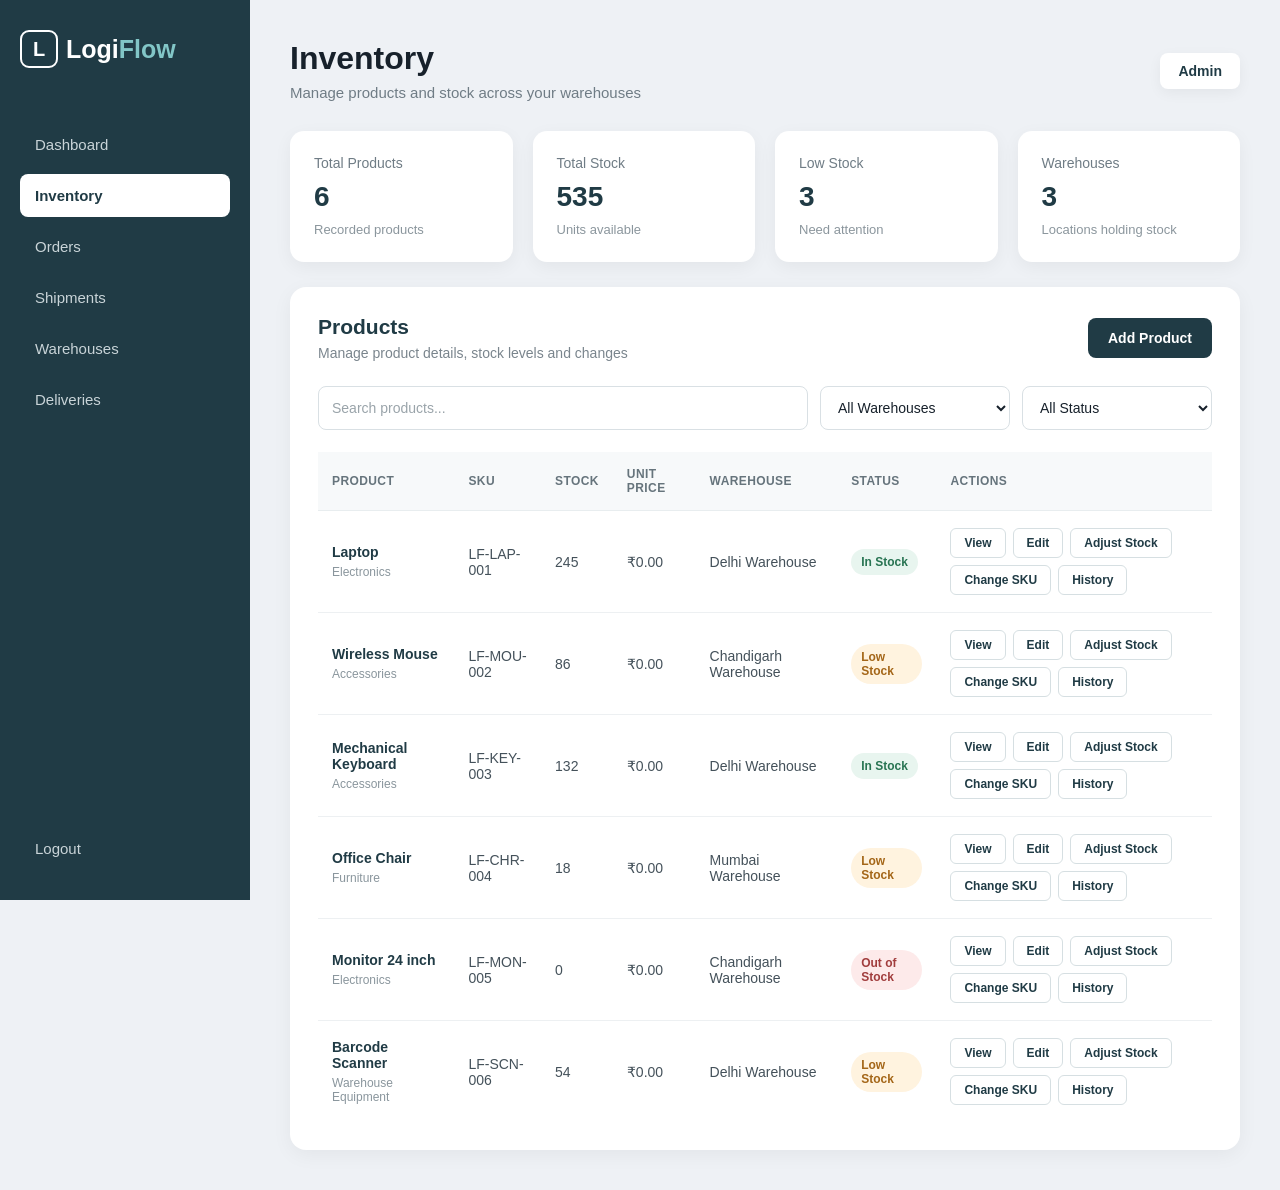
==== commit 2b9397f6: "feat: connect inventory frontend to PostgreSQL API" ====
--- a/frontend/inventory.html
+++ b/frontend/inventory.html
@@ -137,6 +137,7 @@
                                 <th>Product</th>
                                 <th>SKU</th>
                                 <th>Stock</th>
+                                <th>Unit Price</th>
                                 <th>Warehouse</th>
                                 <th>Status</th>
                                 <th>Actions</th>
@@ -242,6 +243,18 @@
                             required>
                     </div>
 
+                </div>
+
+                <div class="form-group">
+                    <label for="product-price">Unit Price (₹)</label>
+                        <input
+                            type="number"
+                            id="product-price"
+                            placeholder="Enter unit price"
+                            min="0"
+                            step="0.01"
+                            value="0.00"
+                            required>
                 </div>
 
 
